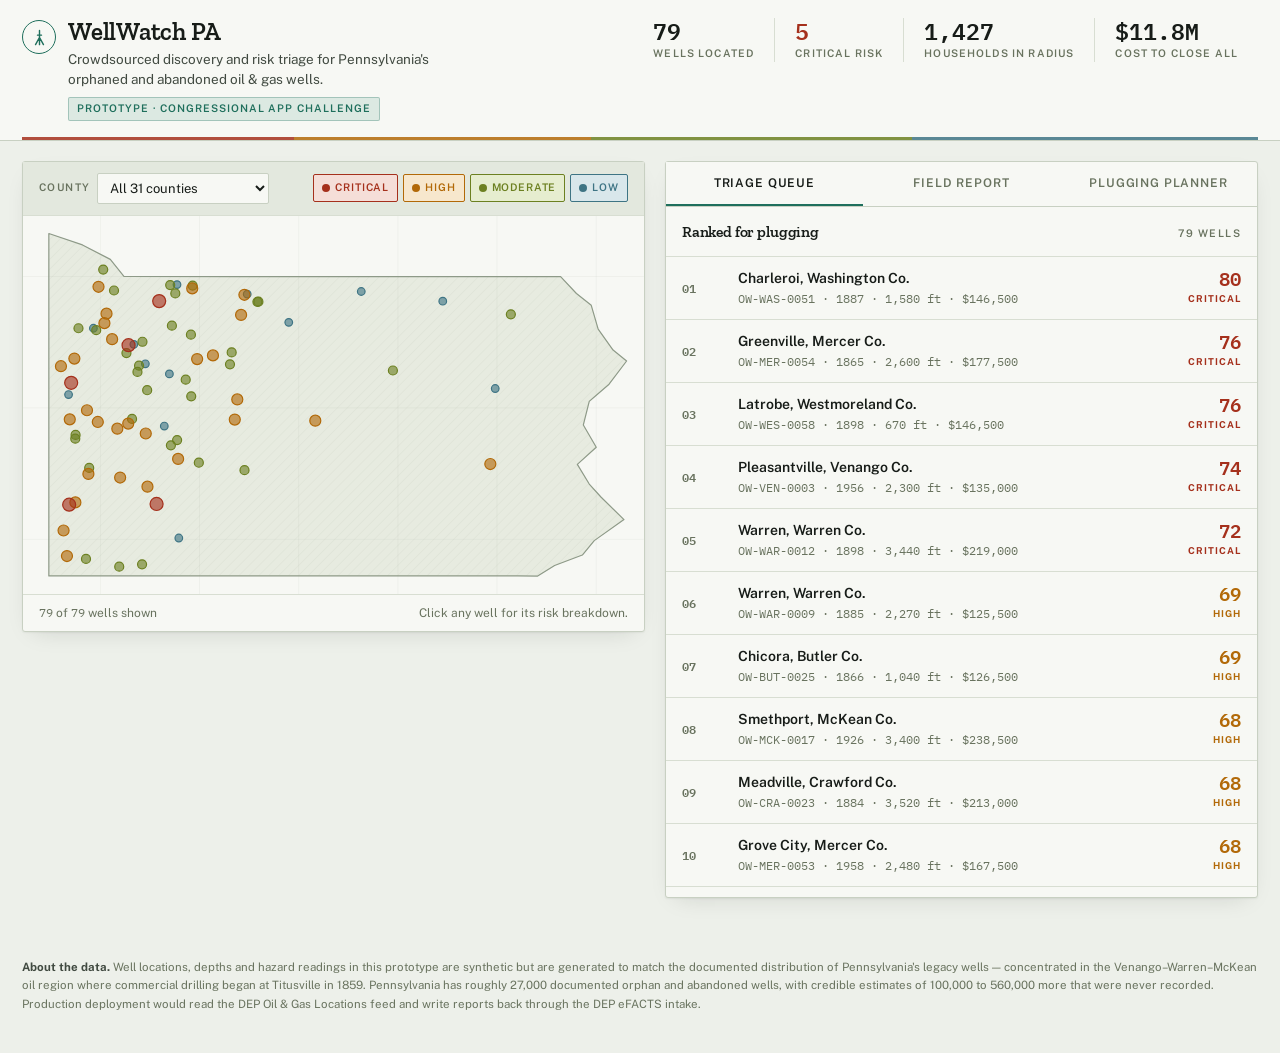
==== index.html @ 4b4a76dd "feat: initial implementation of WellWatch PA application" ====
<!doctype html>
<html lang="en">
<head>
<meta charset="utf-8">
<meta name="viewport" content="width=device-width, initial-scale=1">
<meta name="description" content="Crowdsourced discovery and risk triage for Pennsylvania's orphaned and abandoned oil and gas wells.">
<meta name="color-scheme" content="light dark">
<title>WellWatch PA</title>
<link rel="preconnect" href="https://fonts.googleapis.com">
<link rel="preconnect" href="https://fonts.gstatic.com" crossorigin>
<link rel="stylesheet" href="https://fonts.googleapis.com/css2?family=Zilla+Slab:wght@500;600;700&family=Public+Sans:wght@400;500;600;700&family=IBM+Plex+Mono:wght@400;500;600&display=swap">

<style>
:root{
  --paper:#EDF0EA;
  --surface:#F7F8F4;
  --surface-2:#E3E8DE;
  --line:#C8D0C2;
  --line-soft:#D8DED2;
  --ink:#171C18;
  --ink-2:#414A41;
  --ink-3:#69735F;
  --accent:#1F6F5C;
  --accent-soft:#DCE9E2;
  --crit:#A5301C;
  --high:#B26908;
  --mod:#6C8021;
  --low:#3E7484;
  --crit-bg:#F5DED8;
  --high-bg:#F7E7CD;
  --mod-bg:#E6EDCF;
  --low-bg:#D9E7EB;
  --map-land:#E7EBE0;
  --map-edge:#8E9A88;
  --shadow:0 1px 2px rgba(23,28,24,.06), 0 8px 24px -12px rgba(23,28,24,.18);
  --r:3px;
}
:root:not([data-theme="light"]) { color-scheme: light; }
@media (prefers-color-scheme: dark){
  :root:not([data-theme="light"]){
    --paper:#0F1412;
    --surface:#171E1A;
    --surface-2:#202A24;
    --line:#2E3A32;
    --line-soft:#26312A;
    --ink:#E8EDE6;
    --ink-2:#B4BFB3;
    --ink-3:#83907F;
    --accent:#4FBF9C;
    --accent-soft:#1B3830;
    --crit:#F0705A;
    --high:#E8A93F;
    --mod:#A8C24E;
    --low:#68B0C4;
    --crit-bg:#3A1B15;
    --high-bg:#3A2A10;
    --mod-bg:#26300F;
    --low-bg:#132A31;
    --map-land:#1C241E;
    --map-edge:#43524589;
    --shadow:0 1px 2px rgba(0,0,0,.4), 0 10px 30px -14px rgba(0,0,0,.7);
    color-scheme: dark;
  }
}
:root[data-theme="dark"]{
  --paper:#0F1412;
  --surface:#171E1A;
  --surface-2:#202A24;
  --line:#2E3A32;
  --line-soft:#26312A;
  --ink:#E8EDE6;
  --ink-2:#B4BFB3;
  --ink-3:#83907F;
  --accent:#4FBF9C;
  --accent-soft:#1B3830;
  --crit:#F0705A;
  --high:#E8A93F;
  --mod:#A8C24E;
  --low:#68B0C4;
  --crit-bg:#3A1B15;
  --high-bg:#3A2A10;
  --mod-bg:#26300F;
  --low-bg:#132A31;
  --map-land:#1C241E;
  --map-edge:#435245;
  --shadow:0 1px 2px rgba(0,0,0,.4), 0 10px 30px -14px rgba(0,0,0,.7);
  color-scheme: dark;
}

*{box-sizing:border-box}
body{
  margin:0;
  background:var(--paper);
  color:var(--ink);
  font-family:"Public Sans",system-ui,-apple-system,"Segoe UI",sans-serif;
  font-size:15px;
  line-height:1.5;
  -webkit-font-smoothing:antialiased;
}
h1,h2,h3{font-family:"Zilla Slab",Georgia,serif;font-weight:600;margin:0;text-wrap:balance;letter-spacing:-.01em}
.mono{font-family:"IBM Plex Mono",ui-monospace,Menlo,monospace;font-variant-numeric:tabular-nums}
.eyebrow{
  font-size:10.5px;font-weight:600;letter-spacing:.14em;text-transform:uppercase;
  color:var(--ink-3);font-family:"Public Sans",sans-serif;
}
button{font:inherit;color:inherit}
:focus-visible{outline:2px solid var(--accent);outline-offset:2px;border-radius:2px}

/* ---------- masthead ---------- */
.masthead{
  border-bottom:1px solid var(--line);
  background:var(--surface);
}
.masthead-in{
  max-width:1360px;margin:0 auto;padding:18px 22px 0;
  display:flex;flex-wrap:wrap;gap:20px;align-items:flex-start;justify-content:space-between;
}
.brand{display:flex;gap:12px;align-items:flex-start}
.mark{
  width:34px;height:34px;flex:none;margin-top:2px;
  border:1.5px solid var(--accent);border-radius:50%;
  display:grid;place-items:center;color:var(--accent);
}
.mark svg{width:19px;height:19px;display:block}
.brand h1{font-size:25px;line-height:1.1}
.brand p{margin:3px 0 0;font-size:13.5px;color:var(--ink-2);max-width:46ch}
.badge-gov{
  display:inline-flex;align-items:center;gap:6px;margin-top:8px;
  font-size:10.5px;font-weight:600;letter-spacing:.1em;text-transform:uppercase;
  color:var(--accent);background:var(--accent-soft);
  border:1px solid color-mix(in srgb,var(--accent) 30%,transparent);
  padding:3px 8px;border-radius:2px;
}
.statstrip{display:flex;gap:0;flex-wrap:wrap}
.stat{padding:0 20px;border-left:1px solid var(--line-soft)}
.stat:first-child{border-left:0;padding-left:0}
.stat .v{font-family:"IBM Plex Mono",monospace;font-size:23px;font-weight:600;line-height:1.15;font-variant-numeric:tabular-nums}
.stat .l{font-size:10.5px;letter-spacing:.11em;text-transform:uppercase;color:var(--ink-3);font-weight:600;margin-top:2px}
.stat.crit .v{color:var(--crit)}
.masthead-rule{max-width:1360px;margin:16px auto 0;padding:0 22px}
.masthead-rule div{height:3px;background:linear-gradient(90deg,var(--crit) 0 22%,var(--high) 22% 46%,var(--mod) 46% 72%,var(--low) 72% 100%);opacity:.85}

/* ---------- layout ---------- */
.wrap{max-width:1360px;margin:0 auto;padding:20px 22px 60px;display:grid;grid-template-columns:minmax(0,1.05fr) minmax(0,1fr);gap:20px;align-items:start}
@media (max-width:980px){.wrap{grid-template-columns:minmax(0,1fr)}}

.panel{background:var(--surface);border:1px solid var(--line);border-radius:var(--r);box-shadow:var(--shadow)}
.panel-hd{display:flex;align-items:baseline;justify-content:space-between;gap:12px;padding:13px 16px;border-bottom:1px solid var(--line-soft)}
.panel-hd h2{font-size:15.5px}
.panel-bd{padding:16px}

/* ---------- map ---------- */
.mapcol{display:flex;flex-direction:column;gap:20px;position:sticky;top:16px}
@media (max-width:980px){.mapcol{position:static}}
.controls{display:flex;flex-wrap:wrap;gap:8px;align-items:center;padding:11px 16px;border-bottom:1px solid var(--line-soft);background:var(--surface-2)}
select,input[type=text],input[type=number],textarea{
  font:inherit;font-size:13px;background:var(--surface);color:var(--ink);
  border:1px solid var(--line);border-radius:2px;padding:6px 8px;
}
.tierbtns{display:flex;gap:5px;margin-left:auto;flex-wrap:wrap}
.tierbtn{
  border:1px solid var(--line);background:transparent;border-radius:2px;cursor:pointer;
  font-size:10.5px;font-weight:600;letter-spacing:.08em;text-transform:uppercase;padding:5px 8px;
  display:inline-flex;align-items:center;gap:5px;color:var(--ink-3);
}
.tierbtn .dot{width:8px;height:8px;border-radius:50%;background:currentColor}
.tierbtn[aria-pressed="true"]{color:var(--ink);border-color:currentColor}
.tierbtn[data-t="Critical"][aria-pressed="true"]{color:var(--crit);background:var(--crit-bg)}
.tierbtn[data-t="High"][aria-pressed="true"]{color:var(--high);background:var(--high-bg)}
.tierbtn[data-t="Moderate"][aria-pressed="true"]{color:var(--mod);background:var(--mod-bg)}
.tierbtn[data-t="Low"][aria-pressed="true"]{color:var(--low);background:var(--low-bg)}

#map{display:block;width:100%;height:auto;background:var(--surface)}
.mapfoot{padding:9px 16px;border-top:1px solid var(--line-soft);font-size:12px;color:var(--ink-3);display:flex;justify-content:space-between;gap:10px;flex-wrap:wrap}
.pin-arm #map{cursor:crosshair}
.marker{cursor:pointer;transition:r .12s ease}
.marker:hover{stroke-width:2.5}

/* ---------- tabs ---------- */
.tabs{display:flex;border-bottom:1px solid var(--line)}
.tab{
  flex:1;background:transparent;border:0;border-bottom:2px solid transparent;
  padding:12px 8px;cursor:pointer;font-size:12px;font-weight:600;letter-spacing:.07em;
  text-transform:uppercase;color:var(--ink-3);
}
.tab[aria-selected="true"]{color:var(--ink);border-bottom-color:var(--accent);background:var(--surface)}
.tab:not([aria-selected="true"]):hover{color:var(--ink-2);background:var(--surface-2)}

/* ---------- queue ---------- */
.queue{list-style:none;margin:0;padding:0;max-height:640px;overflow-y:auto}
.qrow{display:grid;grid-template-columns:44px minmax(0,1fr) auto;gap:12px;align-items:center;
  padding:11px 16px;border-bottom:1px solid var(--line-soft);cursor:pointer;background:transparent;width:100%;border-left:0;border-right:0;border-top:0;text-align:left}
.qrow:hover{background:var(--surface-2)}
.qrank{font-family:"IBM Plex Mono",monospace;font-size:12px;font-weight:600;color:var(--ink-3);font-variant-numeric:tabular-nums}
.qname{font-weight:600;font-size:14px;display:flex;align-items:center;gap:7px;flex-wrap:wrap}
.qmeta{font-size:12px;color:var(--ink-3);font-family:"IBM Plex Mono",monospace;margin-top:1px}
.qscore{font-family:"IBM Plex Mono",monospace;font-size:19px;font-weight:600;font-variant-numeric:tabular-nums;text-align:right;line-height:1}
.qtier{font-size:9.5px;letter-spacing:.1em;text-transform:uppercase;font-weight:700;text-align:right;margin-top:3px}
.chip{font-size:9.5px;letter-spacing:.09em;text-transform:uppercase;font-weight:700;padding:2px 6px;border-radius:2px;white-space:nowrap}
.chip.citizen{background:var(--accent-soft);color:var(--accent)}
.t-Critical{color:var(--crit)} .t-High{color:var(--high)} .t-Moderate{color:var(--mod)} .t-Low{color:var(--low)}

/* ---------- detail ---------- */
.backbtn{background:transparent;border:0;cursor:pointer;color:var(--accent);font-size:12px;font-weight:600;letter-spacing:.06em;text-transform:uppercase;padding:0;display:inline-flex;gap:6px;align-items:center}
.dtl-head{display:flex;justify-content:space-between;gap:16px;align-items:flex-start;margin:14px 0 4px}
.dtl-head h3{font-size:21px;line-height:1.15}
.bigscore{text-align:right;flex:none}
.bigscore .n{font-family:"IBM Plex Mono",monospace;font-size:40px;font-weight:600;line-height:.95;font-variant-numeric:tabular-nums}
.bigscore .d{font-size:10.5px;letter-spacing:.11em;text-transform:uppercase;font-weight:700;margin-top:3px}
.kv{display:grid;grid-template-columns:auto 1fr;gap:4px 16px;font-size:13px;margin:14px 0 0;padding:12px 0;border-top:1px solid var(--line-soft);border-bottom:1px solid var(--line-soft)}
.kv dt{color:var(--ink-3);font-size:11px;letter-spacing:.08em;text-transform:uppercase;font-weight:600;align-self:center}
.kv dd{margin:0;font-family:"IBM Plex Mono",monospace;font-variant-numeric:tabular-nums;font-size:13px}
.factor{display:grid;grid-template-columns:1fr auto;gap:2px 10px;margin-bottom:9px}
.factor .fl{font-size:12.5px;color:var(--ink-2)}
.factor .fv{font-family:"IBM Plex Mono",monospace;font-size:12px;color:var(--ink-3);font-variant-numeric:tabular-nums}
.bar{grid-column:1/-1;height:6px;background:var(--surface-2);border-radius:1px;overflow:hidden}
.bar i{display:block;height:100%;background:var(--accent);border-radius:1px}
.note{font-size:12.5px;color:var(--ink-2);background:var(--surface-2);border-left:2px solid var(--accent);padding:9px 12px;margin-top:14px;line-height:1.5}

/* ---------- form ---------- */
.field{margin-bottom:14px}
.field label{display:block;font-size:11px;letter-spacing:.09em;text-transform:uppercase;font-weight:600;color:var(--ink-3);margin-bottom:5px}
.field input,.field select,.field textarea{width:100%}
.grid2{display:grid;grid-template-columns:1fr 1fr;gap:14px;align-items:end}
@media (max-width:520px){.grid2{grid-template-columns:1fr}}
.radios{display:grid;grid-template-columns:repeat(auto-fit,minmax(128px,1fr));gap:7px}
.radios label{
  margin:0;border:1px solid var(--line);border-radius:2px;padding:8px 9px;
  cursor:pointer;font-size:12px;letter-spacing:0;text-transform:none;font-weight:500;color:var(--ink-2);
  display:grid;grid-template-columns:auto minmax(0,1fr);gap:7px;align-items:center;text-align:left;
}
.radios label input{margin:0;justify-self:center}
.radios label span{overflow-wrap:anywhere;line-height:1.3}
.radios input{margin:0;accent-color:var(--accent)}
.radios label:has(input:checked){border-color:var(--accent);background:var(--accent-soft);color:var(--ink)}
.btn{
  background:var(--accent);color:var(--surface);border:1px solid var(--accent);border-radius:2px;
  padding:10px 16px;font-size:12.5px;font-weight:700;letter-spacing:.07em;text-transform:uppercase;cursor:pointer;
}
.btn.ghost{background:transparent;color:var(--accent)}
.btn:disabled{opacity:.45;cursor:not-allowed}
.formfoot{display:flex;gap:10px;align-items:center;flex-wrap:wrap;margin-top:4px}
.livescore{margin-left:auto;font-family:"IBM Plex Mono",monospace;font-size:13px;color:var(--ink-3)}
.livescore b{font-size:20px;font-weight:600}

/* ---------- planner ---------- */
.slider-row{display:flex;align-items:baseline;justify-content:space-between;gap:12px;margin-bottom:6px}
.slider-row .amt{font-family:"IBM Plex Mono",monospace;font-size:24px;font-weight:600;font-variant-numeric:tabular-nums}
input[type=range]{width:100%;accent-color:var(--accent);margin:6px 0 2px}
.strat{display:grid;grid-template-columns:1fr 1fr;gap:8px;margin:16px 0 18px}
@media (max-width:520px){.strat{grid-template-columns:1fr}}
.stratbtn{text-align:left;border:1px solid var(--line);background:transparent;border-radius:2px;padding:10px 12px;cursor:pointer}
.stratbtn[aria-pressed="true"]{border-color:var(--accent);background:var(--accent-soft)}
.stratbtn .st{font-size:12.5px;font-weight:700}
.stratbtn .sd{font-size:11.5px;color:var(--ink-3);margin-top:2px;line-height:1.35}
.outgrid{display:grid;grid-template-columns:1fr 1fr;gap:1px;background:var(--line-soft);border:1px solid var(--line-soft)}
.out{background:var(--surface);padding:12px 14px}
.out .v{font-family:"IBM Plex Mono",monospace;font-size:22px;font-weight:600;font-variant-numeric:tabular-nums}
.out .l{font-size:10.5px;letter-spacing:.1em;text-transform:uppercase;color:var(--ink-3);font-weight:600;margin-top:2px}
.out .sub{font-size:11.5px;color:var(--ink-3);margin-top:3px}
.delta{font-size:12.5px;color:var(--ink-2);margin-top:14px;padding:10px 12px;background:var(--surface-2);border-left:2px solid var(--accent);line-height:1.5}
.fundlist{list-style:none;margin:14px 0 0;padding:0;max-height:230px;overflow-y:auto;border-top:1px solid var(--line-soft)}
.fundlist li{display:flex;justify-content:space-between;gap:10px;padding:7px 0;border-bottom:1px solid var(--line-soft);font-size:12.5px}
.fundlist .m{font-family:"IBM Plex Mono",monospace;font-variant-numeric:tabular-nums;color:var(--ink-3)}
footer.src{max-width:1360px;margin:0 auto;padding:0 22px 40px;font-size:11.5px;color:var(--ink-3);line-height:1.6;max-width:1360px}
footer.src b{color:var(--ink-2)}
</style>
</head>
<body>
<header class="masthead">
  <div class="masthead-in">
    <div class="brand">
      <div class="mark" aria-hidden="true">
        <svg viewBox="0 0 24 24" fill="none" stroke="currentColor" stroke-width="1.8" stroke-linecap="round">
          <path d="M12 3v18M7 21l5-9 5 9M9.5 9h5"/>
        </svg>
      </div>
      <div>
        <h1>WellWatch PA</h1>
        <p>Crowdsourced discovery and risk triage for Pennsylvania's orphaned and abandoned oil &amp; gas wells.</p>
        <span class="badge-gov">Prototype &middot; Congressional App Challenge</span>
      </div>
    </div>
    <div class="statstrip" id="statstrip"></div>
  </div>
  <div class="masthead-rule"><div></div></div>
</header>

<div class="wrap">
  <!-- ============ MAP ============ -->
  <div class="mapcol">
    <section class="panel" id="mapPanel">
      <div class="controls">
        <label class="eyebrow" for="countySel" style="margin-right:-2px">County</label>
        <select id="countySel"><option value="">All 31 counties</option></select>
        <div class="tierbtns" id="tierbtns"></div>
      </div>
      <svg id="map" viewBox="0 0 620 378" role="img" aria-label="Map of Pennsylvania showing located orphan wells, colored by risk tier"></svg>
      <div class="mapfoot">
        <span id="mapCount"></span>
        <span id="mapHint">Click any well for its risk breakdown.</span>
      </div>
    </section>
  </div>

  <!-- ============ WORK COLUMN ============ -->
  <div>
    <section class="panel">
      <div class="tabs" role="tablist">
        <button class="tab" role="tab" id="tab-queue" aria-selected="true" aria-controls="p-queue">Triage queue</button>
        <button class="tab" role="tab" id="tab-report" aria-selected="false" aria-controls="p-report">Field report</button>
        <button class="tab" role="tab" id="tab-plan" aria-selected="false" aria-controls="p-plan">Plugging planner</button>
      </div>

      <div id="p-queue" role="tabpanel" aria-labelledby="tab-queue"></div>

      <div id="p-report" role="tabpanel" aria-labelledby="tab-report" hidden>
        <div class="panel-bd">
          <p style="margin:0 0 16px;font-size:13.5px;color:var(--ink-2)">
            Found a rusted pipe in a creek bed or a bubbling patch in a field? Log it here. The same scoring model
            the Department of Environmental Protection would use runs on your report the moment you submit it.
          </p>
          <div class="field">
            <label>Location</label>
            <div class="formfoot" style="margin:0">
              <button class="btn ghost" id="pinBtn" type="button">Drop a pin on the map</button>
              <span class="mono" id="pinOut" style="font-size:12.5px;color:var(--ink-3)">No location set</span>
            </div>
          </div>
          <div class="grid2">
            <div class="field">
              <label for="f_struct">Nearest occupied building (ft)</label>
              <input type="number" id="f_struct" value="320" min="0" max="10000" step="10">
            </div>
            <div class="field">
              <label for="f_stream">Nearest stream or water well (ft)</label>
              <input type="number" id="f_stream" value="150" min="0" max="10000" step="10">
            </div>
          </div>
          <div class="field">
            <label>What do you smell or hear at the wellhead?</label>
            <div class="radios" id="f_methane"></div>
          </div>
          <div class="field">
            <label>Condition of the pipe</label>
            <div class="radios" id="f_cond"></div>
          </div>
          <div class="grid2">
            <div class="field">
              <label for="f_era">Estimated drilling era</label>
              <select id="f_era"></select>
            </div>
            <div class="field">
              <label for="f_sens">School, daycare or hospital within 1,500 ft?</label>
              <select id="f_sens"><option value="0">No</option><option value="1">Yes</option></select>
            </div>
          </div>
          <div class="formfoot">
            <button class="btn" id="submitBtn" type="button" disabled>Submit to DEP queue</button>
            <span class="livescore">Live risk score <b id="liveScore">&mdash;</b>/100</span>
          </div>
          <div class="note" id="reportNote" hidden></div>
        </div>
      </div>

      <div id="p-plan" role="tabpanel" aria-labelledby="tab-plan" hidden>
        <div class="panel-bd">
          <p style="margin:0 0 16px;font-size:13.5px;color:var(--ink-2)">
            Pennsylvania has more documented orphan wells than plugging money. This planner spends a fixed
            grant against the ranked inventory and shows what each spending strategy actually buys.
          </p>
          <div class="slider-row">
            <span class="eyebrow">Available grant</span>
            <span class="amt" id="budgetOut">$8.0M</span>
          </div>
          <input type="range" id="budget" min="500000" max="12000000" step="100000" value="3500000">
          <div class="strat" id="strat">
            <button class="stratbtn" data-s="risk" aria-pressed="false" type="button">
              <div class="st">Highest risk first</div>
              <div class="sd">Plug the most dangerous well, then the next. The intuitive approach.</div>
            </button>
            <button class="stratbtn" data-s="eff" aria-pressed="true" type="button">
              <div class="st">Risk retired per dollar</div>
              <div class="sd">Rank by score &divide; plugging cost. Deep wells cost more to close.</div>
            </button>
          </div>
          <div class="outgrid" id="planOut"></div>
          <div class="delta" id="planDelta"></div>
          <ul class="fundlist" id="fundlist"></ul>
        </div>
      </div>
    </section>
  </div>
</div>

<footer class="src">
  <b>About the data.</b> Well locations, depths and hazard readings in this prototype are synthetic but are generated
  to match the documented distribution of Pennsylvania's legacy wells &mdash; concentrated in the Venango&ndash;Warren&ndash;McKean
  oil region where commercial drilling began at Titusville in 1859. Pennsylvania has roughly 27,000 documented orphan
  and abandoned wells, with credible estimates of 100,000 to 560,000 more that were never recorded. Production
  deployment would read the DEP Oil &amp; Gas Locations feed and write reports back through the DEP eFACTS intake.
</footer>

<script>
(function(){
"use strict";

/* ============================================================
   1. GEOGRAPHY \u2014 projection + simplified Pennsylvania boundary
   ============================================================ */
var LON0=-80.78, LON1=-74.52, LAT0=39.58, LAT1=42.46, MW=620, MH=378;
function px(lon){ return (lon-LON0)/(LON1-LON0)*MW; }
function py(lat){ return (LAT1-lat)/(LAT1-LAT0)*MH; }

var PA_OUTLINE=[
 [-80.519,39.721],[-80.519,40.638],[-80.519,41.849],[-80.519,42.327],
 [-80.18,42.24],[-79.90,42.13],[-79.762,42.000],
 [-78.60,41.999],[-77.20,41.999],[-76.10,41.999],[-75.359,41.999],
 [-75.20,41.87],[-75.05,41.78],[-74.98,41.60],[-74.83,41.44],[-74.694,41.357],
 [-74.87,41.18],[-75.07,41.05],[-75.13,40.87],[-75.00,40.70],[-75.19,40.57],
 [-75.07,40.42],[-74.95,40.32],[-74.72,40.15],[-75.02,39.99],[-75.14,39.88],
 [-75.42,39.80],[-75.59,39.72],[-75.79,39.721],[-78.20,39.721],[-80.519,39.721]
];

/* County seats used as generator anchors, west-to-east across the oil region */
var COUNTIES=[
 ["Venango",-79.75,41.40,7,["Oil City","Franklin","Pleasantville"]],
 ["Warren",-79.25,41.82,6,["Warren","Tidioute","Sheffield"]],
 ["McKean",-78.58,41.80,5,["Bradford","Kane","Smethport"]],
 ["Crawford",-80.10,41.68,5,["Titusville","Meadville","Cambridge Springs"]],
 ["Butler",-79.92,40.90,4,["Butler","Chicora","Petrolia"]],
 ["Armstrong",-79.47,40.82,4,["Kittanning","Ford City","Leechburg"]],
 ["Forest",-79.23,41.50,3,["Tionesta","Marienville"]],
 ["Erie",-80.05,41.98,3,["Corry","Union City","Waterford"]],
 ["Clarion",-79.42,41.19,3,["Clarion","Foxburg","Knox"]],
 ["Elk",-78.65,41.42,3,["St. Marys","Ridgway","Johnsonburg"]],
 ["Allegheny",-79.98,40.47,3,["Plum","Harmar","Elizabeth"]],
 ["Indiana",-79.09,40.65,3,["Indiana","Homer City","Saltsburg"]],
 ["Washington",-80.25,40.19,3,["Washington","Canonsburg","Charleroi"]],
 ["Mercer",-80.26,41.30,3,["Greenville","Grove City","Sharon"]],
 ["Jefferson",-78.99,41.13,2,["Brookville","Punxsutawney"]],
 ["Westmoreland",-79.47,40.31,2,["Greensburg","Latrobe"]],
 ["Fayette",-79.65,39.92,2,["Uniontown","Connellsville"]],
 ["Greene",-80.22,39.86,2,["Waynesburg","Carmichaels"]],
 ["Lawrence",-80.34,40.99,2,["New Castle","Ellwood City"]],
 ["Beaver",-80.35,40.68,2,["Beaver Falls","Monaca"]],
 ["Clearfield",-78.47,41.00,2,["Clearfield","DuBois"]],
 ["Cambria",-78.70,40.50,1,["Johnstown"]],
 ["Somerset",-79.03,39.97,1,["Somerset"]],
 ["Centre",-77.82,40.92,1,["Philipsburg"]],
 ["Potter",-77.90,41.75,1,["Coudersport"]],
 ["Tioga",-77.25,41.77,1,["Wellsboro"]],
 ["Lycoming",-77.06,41.34,1,["Williamsport"]],
 ["Bradford",-76.52,41.79,1,["Towanda"]],
 ["Susquehanna",-75.80,41.82,1,["Montrose"]],
 ["Luzerne",-76.00,41.18,1,["Wilkes-Barre"]],
 ["Schuylkill",-76.22,40.70,1,["Pottsville"]]
];

/* ============================================================
   2. RISK MODEL \u2014 six weighted factors, 100 points total
   ============================================================ */
var FACTORS=[
 {k:"structure", label:"Occupied structure proximity", max:30},
 {k:"methane",   label:"Surface methane concentration", max:25},
 {k:"water",     label:"Water resource proximity",      max:15},
 {k:"age",       label:"Age and record quality",        max:12},
 {k:"sensitive", label:"Sensitive site within 1,500 ft",max:10},
 {k:"condition", label:"Wellbore physical condition",   max:8}
];

var METHANE_LEVELS=[
 {v:0,    label:"Nothing unusual",              ppm:0,     pts:0},
 {v:1,    label:"Faint sulfur smell",           ppm:120,   pts:5},
 {v:2,    label:"Strong smell, no sound",       ppm:640,   pts:11},
 {v:3,    label:"Audible hissing",              ppm:2400,  pts:18},
 {v:4,    label:"Hissing + bubbling water",     ppm:9500,  pts:25}
];
var CONDITIONS=[
 {v:"intact",       label:"Capped or intact",       pts:2},
 {v:"deteriorated", label:"Rusted through",         pts:5},
 {v:"open",         label:"Open hole, no casing",   pts:8}
];
var ERAS=[
 {v:1875, label:"Before 1900",  pts:12},
 {v:1915, label:"1900 \u2013 1929",  pts:9},
 {v:1945, label:"1930 \u2013 1959",  pts:6},
 {v:1972, label:"1960 \u2013 1984",  pts:3},
 {v:1995, label:"1985 or later",pts:1}
];

function ptsStructure(ft){ return ft<150?30 : ft<500?22 : ft<1000?14 : ft<2500?7 : 2; }
function ptsWater(ft){ return ft<100?15 : ft<500?10 : ft<1500?5 : 1; }
function ptsMethane(ppm){ return ppm>5000?25 : ppm>1000?18 : ppm>200?11 : ppm>50?5 : 0; }
function ptsEra(year){ return year<1900?12 : year<1930?9 : year<1960?6 : year<1985?3 : 1; }
function ptsCondition(c){ for(var i=0;i<CONDITIONS.length;i++) if(CONDITIONS[i].v===c) return CONDITIONS[i].pts; return 2; }

function score(w){
  var p={
    structure: ptsStructure(w.structureFt),
    methane:   ptsMethane(w.methanePpm),
    water:     ptsWater(w.streamFt),
    age:       ptsEra(w.year),
    sensitive: w.sensitive?10:0,
    condition: ptsCondition(w.condition)
  };
  var t=0; for(var k in p) t+=p[k];
  return {parts:p,total:t};
}
function tierOf(s){ return s>=70?"Critical" : s>=50?"High" : s>=30?"Moderate" : "Low"; }
var TIERS=["Critical","High","Moderate","Low"];
var TIER_VAR={Critical:"--crit",High:"--high",Moderate:"--mod",Low:"--low"};

/* ============================================================
   3. SYNTHETIC INVENTORY \u2014 deterministic, so the demo is stable
   ============================================================ */
function mulberry32(a){ return function(){ a|=0; a=a+0x6D2B79F5|0; var t=Math.imul(a^a>>>15,1|a); t=t+Math.imul(t^t>>>7,61|t)^t; return ((t^t>>>14)>>>0)/4294967296; }; }
var rnd=mulberry32(0x57454C4C);
function pick(arr){ return arr[Math.floor(rnd()*arr.length)]; }
function between(a,b){ return a+rnd()*(b-a); }

var WELLS=[], seq=0;
COUNTIES.forEach(function(c){
  var name=c[0], lon=c[1], lat=c[2], n=c[3], towns=c[4];
  var oilRegion=n>=3;
  for(var i=0;i<n;i++){
    var w={};
    w.id="OW-"+name.slice(0,3).toUpperCase()+"-"+String(++seq).padStart(4,"0");
    w.county=name;
    w.town=pick(towns);
    w.lon=lon+between(-0.22,0.22);
    w.lat=lat+between(-0.13,0.13);
    /* older wells cluster in the historic oil region */
    var eraRoll=rnd()*(oilRegion?0.72:1);
    w.year = eraRoll<0.22?Math.floor(between(1862,1899))
           : eraRoll<0.48?Math.floor(between(1900,1929))
           : eraRoll<0.72?Math.floor(between(1930,1959))
           : eraRoll<0.90?Math.floor(between(1960,1984))
           : Math.floor(between(1985,2001));
    w.depthFt=Math.round(between(280,4200)/10)*10;
    var cr=rnd();
    w.condition = cr<0.26?"open" : cr<0.62?"deteriorated" : "intact";
    w.structureFt=Math.round(Math.pow(between(0.12,1),2.6)*6200/10)*10+40;
    w.streamFt=Math.round(Math.pow(between(0.1,1),2.0)*3800/10)*10+20;
    /* leakage correlates with condition, age, and how close a well sits to people \u2014
       wells beside houses are the ones neighbors notice and investigators actually test */
    var leakBias=(w.condition==="open"?0.45:w.condition==="deteriorated"?0.2:0)
               + (w.year<1930?0.18:0)
               + (w.structureFt<600?0.24:0);
    var mr=rnd()+leakBias;
    var lvl = mr<0.42?0 : mr<0.62?1 : mr<0.80?2 : mr<0.95?3 : 4;
    w.methanePpm=Math.round(METHANE_LEVELS[lvl].ppm*between(0.75,1.3));
    w.sensitive=rnd()<0.11;
    w.households=Math.max(0,Math.round((6200-Math.min(w.structureFt,6200))/6200*between(4,46)));
    w.source= rnd()<0.34 ? "Citizen report" : "DEP legacy inventory";
    /* plugging cost scales with depth, condition and access */
    w.cost=Math.round((32000 + w.depthFt*38 + (w.condition==="open"?46000:0) + between(0,58000))/500)*500;
    var s=score(w); w.score=s.total; w.parts=s.parts; w.tier=tierOf(s.total);
    WELLS.push(w);
  }
});

/* citizen submissions from this session, persisted per-viewer */
var USER_WELLS=[];
try{
  var saved=localStorage.getItem("wellwatch.reports");
  if(saved) USER_WELLS=JSON.parse(saved)||[];
}catch(e){ USER_WELLS=[]; }
function persist(){ try{ localStorage.setItem("wellwatch.reports",JSON.stringify(USER_WELLS)); }catch(e){} }
function all(){ return USER_WELLS.concat(WELLS); }

/* ============================================================
   4. STATE
   ============================================================ */
var state={ county:"", tiers:{Critical:true,High:true,Moderate:true,Low:true}, selected:null, tab:"queue", pinning:false, pin:null, strategy:"eff", budget:3500000 };
function visible(){
  return all().filter(function(w){
    return (!state.county||w.county===state.county) && state.tiers[w.tier];
  }).sort(function(a,b){ return b.score-a.score; });
}
var $=function(s){ return document.querySelector(s); };
var fmt=function(n){ return n.toLocaleString("en-US"); };
var money=function(n){ return "$"+Math.round(n).toLocaleString("en-US"); };

/* ============================================================
   5. MASTHEAD STATS
   ============================================================ */
function renderStats(){
  var a=all(), crit=a.filter(function(w){return w.tier==="Critical";}).length;
  var hh=a.reduce(function(s,w){ return s+w.households; },0);
  var cost=a.reduce(function(s,w){ return s+w.cost; },0);
  $("#statstrip").innerHTML=[
    ["", fmt(a.length), "Wells located"],
    ["crit", fmt(crit), "Critical risk"],
    ["", fmt(hh), "Households in radius"],
    ["", "$"+(cost/1e6).toFixed(1)+"M", "Cost to close all"]
  ].map(function(s){
    return '<div class="stat '+s[0]+'"><div class="v">'+s[1]+'</div><div class="l">'+s[2]+'</div></div>';
  }).join("");
}

/* ============================================================
   6. MAP
   ============================================================ */
function renderMap(){
  var svg=$("#map");
  var d="M"+PA_OUTLINE.map(function(p){ return px(p[0]).toFixed(1)+" "+py(p[1]).toFixed(1); }).join("L")+"Z";
  var parts=['<defs><pattern id="hatch" width="7" height="7" patternUnits="userSpaceOnUse" patternTransform="rotate(45)">'+
             '<line x1="0" y1="0" x2="0" y2="7" stroke="var(--map-edge)" stroke-width="0.5" opacity="0.28"/></pattern></defs>'];
  parts.push('<path d="'+d+'" fill="var(--map-land)" stroke="var(--map-edge)" stroke-width="1.2" stroke-linejoin="round"/>');
  parts.push('<path d="'+d+'" fill="url(#hatch)" stroke="none"/>');

  /* graticule ticks \u2014 a survey-sheet cue, not decoration: they label the coordinates the reports carry */
  for(var lo=-80;lo>=-80&&lo<=-75;lo++){
    parts.push('<line x1="'+px(lo).toFixed(1)+'" y1="0" x2="'+px(lo).toFixed(1)+'" y2="'+MH+'" stroke="var(--map-edge)" stroke-width="0.5" opacity="0.16"/>');
  }
  for(var la=40;la<=42;la++){
    parts.push('<line x1="0" y1="'+py(la).toFixed(1)+'" x2="'+MW+'" y2="'+py(la).toFixed(1)+'" stroke="var(--map-edge)" stroke-width="0.5" opacity="0.16"/>');
  }

  var vis=visible(), sel=state.selected;
  vis.slice().reverse().forEach(function(w){
    var r = w.tier==="Critical"?6.5 : w.tier==="High"?5.5 : w.tier==="Moderate"?4.5:3.8;
    var isSel=sel&&sel.id===w.id;
    parts.push('<circle class="marker" data-id="'+w.id+'" tabindex="0" role="button"'+
      ' aria-label="'+w.id+', '+w.town+', risk '+w.score+' of 100"'+
      ' cx="'+px(w.lon).toFixed(1)+'" cy="'+py(w.lat).toFixed(1)+'" r="'+(isSel?r+3:r)+'"'+
      ' fill="var('+TIER_VAR[w.tier]+')" fill-opacity="'+(isSel?1:0.62)+'"'+
      ' stroke="var('+TIER_VAR[w.tier]+')" stroke-width="'+(isSel?2.5:1.2)+'"/>');
  });
  if(state.pin){
    parts.push('<circle cx="'+px(state.pin.lon).toFixed(1)+'" cy="'+py(state.pin.lat).toFixed(1)+'" r="9" fill="none" stroke="var(--accent)" stroke-width="2"/>'+
               '<circle cx="'+px(state.pin.lon).toFixed(1)+'" cy="'+py(state.pin.lat).toFixed(1)+'" r="2.5" fill="var(--accent)"/>');
  }
  svg.innerHTML=parts.join("");
  $("#mapCount").innerHTML='<span class="mono">'+vis.length+'</span> of <span class="mono">'+all().length+'</span> wells shown';
}

/* ============================================================
   7. TIER FILTER BUTTONS
   ============================================================ */
$("#tierbtns").innerHTML=TIERS.map(function(t){
  return '<button class="tierbtn" data-t="'+t+'" aria-pressed="true" type="button"><span class="dot"></span>'+t+'</button>';
}).join("");
$("#tierbtns").addEventListener("click",function(e){
  var b=e.target.closest(".tierbtn"); if(!b) return;
  var t=b.dataset.t; state.tiers[t]=!state.tiers[t];
  b.setAttribute("aria-pressed",String(state.tiers[t]));
  state.selected=null; renderMap(); renderQueue();
});

var csel=$("#countySel");
COUNTIES.map(function(c){return c[0];}).sort().forEach(function(n){
  var o=document.createElement("option"); o.value=n; o.textContent=n+" County"; csel.appendChild(o);
});
csel.addEventListener("change",function(){ state.county=csel.value; state.selected=null; renderMap(); renderQueue(); });

/* ============================================================
   8. QUEUE + DETAIL
   ============================================================ */
function renderQueue(){
  var host=$("#p-queue");
  if(state.selected){ host.innerHTML=detailHTML(state.selected); return; }
  var vis=visible();
  if(!vis.length){ host.innerHTML='<div class="panel-bd"><p style="margin:0;color:var(--ink-3);font-size:13.5px">No wells match this filter. Turn a risk tier back on, or switch to all counties.</p></div>'; return; }
  var head='<div class="panel-hd"><h2>Ranked for plugging</h2><span class="eyebrow">'+vis.length+' wells</span></div>';
  var rows=vis.map(function(w,i){
    return '<button class="qrow" data-id="'+w.id+'" type="button">'+
      '<div class="qrank">'+String(i+1).padStart(2,"0")+'</div>'+
      '<div><div class="qname">'+w.town+', '+w.county+' Co.'+
        (w.userReported?'<span class="chip citizen">Your report</span>':'')+'</div>'+
        '<div class="qmeta">'+w.id+' \u00B7 '+w.year+' \u00B7 '+fmt(w.depthFt)+' ft \u00B7 '+money(w.cost)+'</div></div>'+
      '<div><div class="qscore t-'+w.tier+'">'+w.score+'</div><div class="qtier t-'+w.tier+'">'+w.tier+'</div></div>'+
    '</button>';
  }).join("");
  host.innerHTML=head+'<ul class="queue">'+rows+'</ul>';
}

function detailHTML(w){
  var bars=FACTORS.map(function(f){
    var v=w.parts[f.k], pct=Math.round(v/f.max*100);
    return '<div class="factor"><div class="fl">'+f.label+'</div><div class="fv">'+v+'/'+f.max+'</div>'+
           '<div class="bar"><i style="width:'+pct+'%;background:var('+TIER_VAR[w.tier]+')"></i></div></div>';
  }).join("");
  var mlabel = w.methanePpm>5000?"severe venting" : w.methanePpm>1000?"active leak" : w.methanePpm>200?"measurable" : w.methanePpm>50?"trace":"none detected";
  var cond=CONDITIONS.filter(function(c){return c.v===w.condition;})[0].label;
  var note = w.parts.structure>=22
    ? "This wellbore sits close enough to occupied housing that migrating methane can accumulate in a basement. DEP treats this combination as an emergency response trigger, not a routine plugging job."
    : w.parts.water>=10
    ? "The wellbore is close enough to surface water that brine and hydrocarbon migration would reach the stream before it reached a monitoring point."
    : "No occupied structure or waterway is in the immediate hazard radius. This well belongs in the scheduled plugging program rather than emergency response.";
  return '<div class="panel-bd">'+
    '<button class="backbtn" id="backBtn" type="button">\u2190 Back to queue</button>'+
    '<div class="dtl-head"><h3>'+w.town+', '+w.county+' County</h3>'+
      '<div class="bigscore"><div class="n t-'+w.tier+'">'+w.score+'</div><div class="d t-'+w.tier+'">'+w.tier+'</div></div></div>'+
    '<div class="eyebrow">'+w.id+' \u00B7 '+w.source+'</div>'+
    '<dl class="kv">'+
      '<dt>Coordinates</dt><dd>'+w.lat.toFixed(4)+'\u00B0 N, '+Math.abs(w.lon).toFixed(4)+'\u00B0 W</dd>'+
      '<dt>Drilled</dt><dd>'+w.year+'</dd>'+
      '<dt>Total depth</dt><dd>'+fmt(w.depthFt)+' ft</dd>'+
      '<dt>Wellbore</dt><dd>'+cond+'</dd>'+
      '<dt>Surface methane</dt><dd>'+fmt(w.methanePpm)+' ppm ('+mlabel+')</dd>'+
      '<dt>Nearest building</dt><dd>'+fmt(w.structureFt)+' ft</dd>'+
      '<dt>Nearest water</dt><dd>'+fmt(w.streamFt)+' ft</dd>'+
      '<dt>Households in radius</dt><dd>'+w.households+'</dd>'+
      '<dt>Plugging estimate</dt><dd>'+money(w.cost)+'</dd>'+
    '</dl>'+
    '<div style="margin:16px 0 4px" class="eyebrow">Score composition</div>'+bars+
    '<div class="note">'+note+'</div>'+
  '</div>';
}

document.addEventListener("click",function(e){
  var row=e.target.closest(".qrow"), mk=e.target.closest(".marker"), back=e.target.closest("#backBtn");
  if(back){ state.selected=null; renderQueue(); renderMap(); return; }
  var id = row?row.dataset.id : mk?mk.dataset.id : null;
  if(!id) return;
  if(state.pinning) return;
  var w=all().filter(function(x){return x.id===id;})[0];
  state.selected = (state.selected&&state.selected.id===id) ? null : w;
  if(state.selected) setTab("queue");
  renderQueue(); renderMap();
});
$("#map").addEventListener("keydown",function(e){
  if(e.key!=="Enter"&&e.key!==" ") return;
  var mk=e.target.closest(".marker"); if(!mk) return;
  e.preventDefault(); mk.dispatchEvent(new MouseEvent("click",{bubbles:true}));
});

/* ============================================================
   9. TABS
   ============================================================ */
function setTab(name){
  state.tab=name;
  ["queue","report","plan"].forEach(function(n){
    $("#tab-"+n).setAttribute("aria-selected",String(n===name));
    $("#p-"+n).hidden = n!==name;
  });
  if(name==="plan") renderPlan();
}
["queue","report","plan"].forEach(function(n){
  $("#tab-"+n).addEventListener("click",function(){ if(n!=="queue") state.selected=null; setTab(n); renderQueue(); renderMap(); });
});

/* ============================================================
   10. FIELD REPORT
   ============================================================ */
$("#f_methane").innerHTML=METHANE_LEVELS.map(function(m,i){
  return '<label><input type="radio" name="meth" value="'+i+'"'+(i===2?" checked":"")+'><span>'+m.label+'</span></label>';
}).join("");
$("#f_cond").innerHTML=CONDITIONS.map(function(c,i){
  return '<label><input type="radio" name="cond" value="'+c.v+'"'+(i===1?" checked":"")+'><span>'+c.label+'</span></label>';
}).join("");
$("#f_era").innerHTML=ERAS.map(function(e,i){
  return '<option value="'+e.v+'"'+(i===1?" selected":"")+'>'+e.label+'</option>';
}).join("");

function draft(){
  var mi=parseInt(document.querySelector('input[name=meth]:checked').value,10);
  return {
    structureFt:Math.max(0,parseInt($("#f_struct").value,10)||0),
    streamFt:Math.max(0,parseInt($("#f_stream").value,10)||0),
    methanePpm:METHANE_LEVELS[mi].ppm,
    condition:document.querySelector('input[name=cond]:checked').value,
    year:parseInt($("#f_era").value,10),
    sensitive:$("#f_sens").value==="1"
  };
}
function refreshLive(){
  var d=draft(), s=score(d);
  var el=$("#liveScore");
  el.textContent=s.total;
  el.className="t-"+tierOf(s.total);
  $("#submitBtn").disabled=!state.pin;
}
$("#p-report").addEventListener("input",refreshLive);
$("#p-report").addEventListener("change",refreshLive);

$("#pinBtn").addEventListener("click",function(){
  state.pinning=!state.pinning;
  $("#mapPanel").classList.toggle("pin-arm",state.pinning);
  $("#pinBtn").textContent=state.pinning?"Click the map to place it":"Drop a pin on the map";
  $("#mapHint").textContent=state.pinning?"Click anywhere inside Pennsylvania to set the location.":"Click any well for its risk breakdown.";
});
$("#map").addEventListener("click",function(e){
  if(!state.pinning) return;
  var r=this.getBoundingClientRect();
  var lon=LON0+((e.clientX-r.left)/r.width)*(LON1-LON0);
  var lat=LAT1-((e.clientY-r.top)/r.height)*(LAT1-LAT0);
  state.pin={lon:lon,lat:lat};
  state.pinning=false;
  $("#mapPanel").classList.remove("pin-arm");
  $("#pinBtn").textContent="Move the pin";
  $("#mapHint").textContent="Click any well for its risk breakdown.";
  $("#pinOut").textContent=lat.toFixed(4)+"\u00B0 N, "+Math.abs(lon).toFixed(4)+"\u00B0 W";
  refreshLive(); renderMap();
});

/* nearest county seat gives the report a human-readable place name */
function nearestCounty(lon,lat){
  var best=COUNTIES[0], bd=1e9;
  COUNTIES.forEach(function(c){
    var d=(c[1]-lon)*(c[1]-lon)+(c[2]-lat)*(c[2]-lat);
    if(d<bd){ bd=d; best=c; }
  });
  return best;
}
$("#submitBtn").addEventListener("click",function(){
  if(!state.pin) return;
  var c=nearestCounty(state.pin.lon,state.pin.lat);
  var d=draft(), s=score(d);
  var w={
    id:"OW-CIT-"+String(Date.now()).slice(-4),
    county:c[0], town:c[4][0],
    lon:state.pin.lon, lat:state.pin.lat,
    year:d.year, depthFt:Math.round((900+Math.random()*1800)/10)*10,
    condition:d.condition, methanePpm:d.methanePpm,
    structureFt:d.structureFt, streamFt:d.streamFt, sensitive:d.sensitive,
    households:Math.max(0,Math.round((6200-Math.min(d.structureFt,6200))/6200*24)),
    source:"Citizen report", userReported:true,
    score:s.total, parts:s.parts, tier:tierOf(s.total)
  };
  w.cost=Math.round((32000+w.depthFt*38+(w.condition==="open"?46000:0)+22000)/500)*500;
  USER_WELLS.unshift(w); persist();
  var rank=visible().findIndex(function(x){return x.id===w.id;})+1;
  var note=$("#reportNote");
  note.hidden=false;
  note.innerHTML="<b>Report filed as "+w.id+".</b> Scored <b>"+w.score+"/100 \u2014 "+w.tier+
    "</b> and inserted at rank "+rank+" of "+visible().length+" in the "+(state.county||"statewide")+
    " queue. In production this would post to the DEP eFACTS intake with your photo and GPS fix attached.";
  state.pin=null; $("#pinOut").textContent="No location set";
  $("#pinBtn").textContent="Drop a pin on the map";
  renderStats(); renderMap(); renderQueue(); refreshLive();
});

/* ============================================================
   11. PLUGGING PLANNER \u2014 greedy allocation under a budget cap
   ============================================================ */
function allocate(pool,budget,strategy){
  var ranked=pool.slice().sort(function(a,b){
    return strategy==="risk" ? b.score-a.score : (b.score/b.cost)-(a.score/a.cost);
  });
  var spent=0, chosen=[];
  for(var i=0;i<ranked.length;i++){
    if(spent+ranked[i].cost<=budget){ chosen.push(ranked[i]); spent+=ranked[i].cost; }
  }
  var crit=chosen.filter(function(w){return w.tier==="Critical";}).length;
  return {
    chosen:chosen, spent:spent,
    risk:chosen.reduce(function(s,w){return s+w.score;},0),
    households:chosen.reduce(function(s,w){return s+w.households;},0),
    crit:crit
  };
}
function renderPlan(){
  var pool=visible();
  var eff=allocate(pool,state.budget,"eff");
  var risk=allocate(pool,state.budget,"risk");
  var cur=state.strategy==="eff"?eff:risk, other=state.strategy==="eff"?risk:eff;
  var totalCrit=pool.filter(function(w){return w.tier==="Critical";}).length;

  $("#budgetOut").textContent="$"+(state.budget/1e6).toFixed(1)+"M";
  $("#planOut").innerHTML=[
    ['<div class="v">'+cur.chosen.length+'</div><div class="l">Wells plugged</div><div class="sub">of '+pool.length+' in scope</div>'],
    ['<div class="v">'+fmt(cur.risk)+'</div><div class="l">Risk points retired</div><div class="sub">'+(cur.spent?(cur.risk/(cur.spent/1e6)).toFixed(1):"0")+' per $1M spent</div>'],
    ['<div class="v">'+fmt(cur.households)+'</div><div class="l">Households cleared</div><div class="sub">within the hazard radius</div>'],
    ['<div class="v">'+cur.crit+'/'+totalCrit+'</div><div class="l">Critical wells closed</div><div class="sub">'+money(cur.spent)+' committed</div>']
  ].map(function(o){ return '<div class="out">'+o[0]+'</div>'; }).join("");

  var dw=cur.chosen.length-other.chosen.length, dr=cur.risk-other.risk;
  var label=state.strategy==="eff"?"Risk retired per dollar":"Highest risk first";
  var alt=state.strategy==="eff"?"highest-risk-first":"per-dollar";
  var msg;
  if(dr>0) msg="<b>"+label+" wins here.</b> Against the "+alt+" plan it closes "+Math.abs(dw)+" more well"+(Math.abs(dw)===1?"":"s")+" and retires "+fmt(Math.abs(dr))+" more risk points for the same money.";
  else if(dr<0) msg="<b>"+label+" costs you "+fmt(Math.abs(dr))+" risk points</b> versus the "+alt+" plan at this budget. Deep critical wells eat the grant before the shallow ones get funded.";
  else msg="<b>Both strategies tie at this budget.</b> Move the slider to find where they diverge.";
  $("#planDelta").innerHTML=msg;

  $("#fundlist").innerHTML=cur.chosen.slice(0,40).map(function(w){
    return '<li><span>'+w.town+', '+w.county+' Co. <span class="t-'+w.tier+'" style="font-weight:700">'+w.score+'</span></span>'+
           '<span class="m">'+money(w.cost)+'</span></li>';
  }).join("")+(cur.chosen.length>40?'<li><span style="color:var(--ink-3)">+ '+(cur.chosen.length-40)+' more funded</span><span></span></li>':"");
}
$("#budget").addEventListener("input",function(){ state.budget=parseInt(this.value,10); renderPlan(); });
$("#strat").addEventListener("click",function(e){
  var b=e.target.closest(".stratbtn"); if(!b) return;
  state.strategy=b.dataset.s;
  Array.prototype.forEach.call(this.querySelectorAll(".stratbtn"),function(x){
    x.setAttribute("aria-pressed",String(x.dataset.s===state.strategy));
  });
  renderPlan();
});

/* ============================================================
   12. BOOT
   ============================================================ */
renderStats(); renderMap(); renderQueue(); refreshLive();
})();
</script>
</body>
</html>
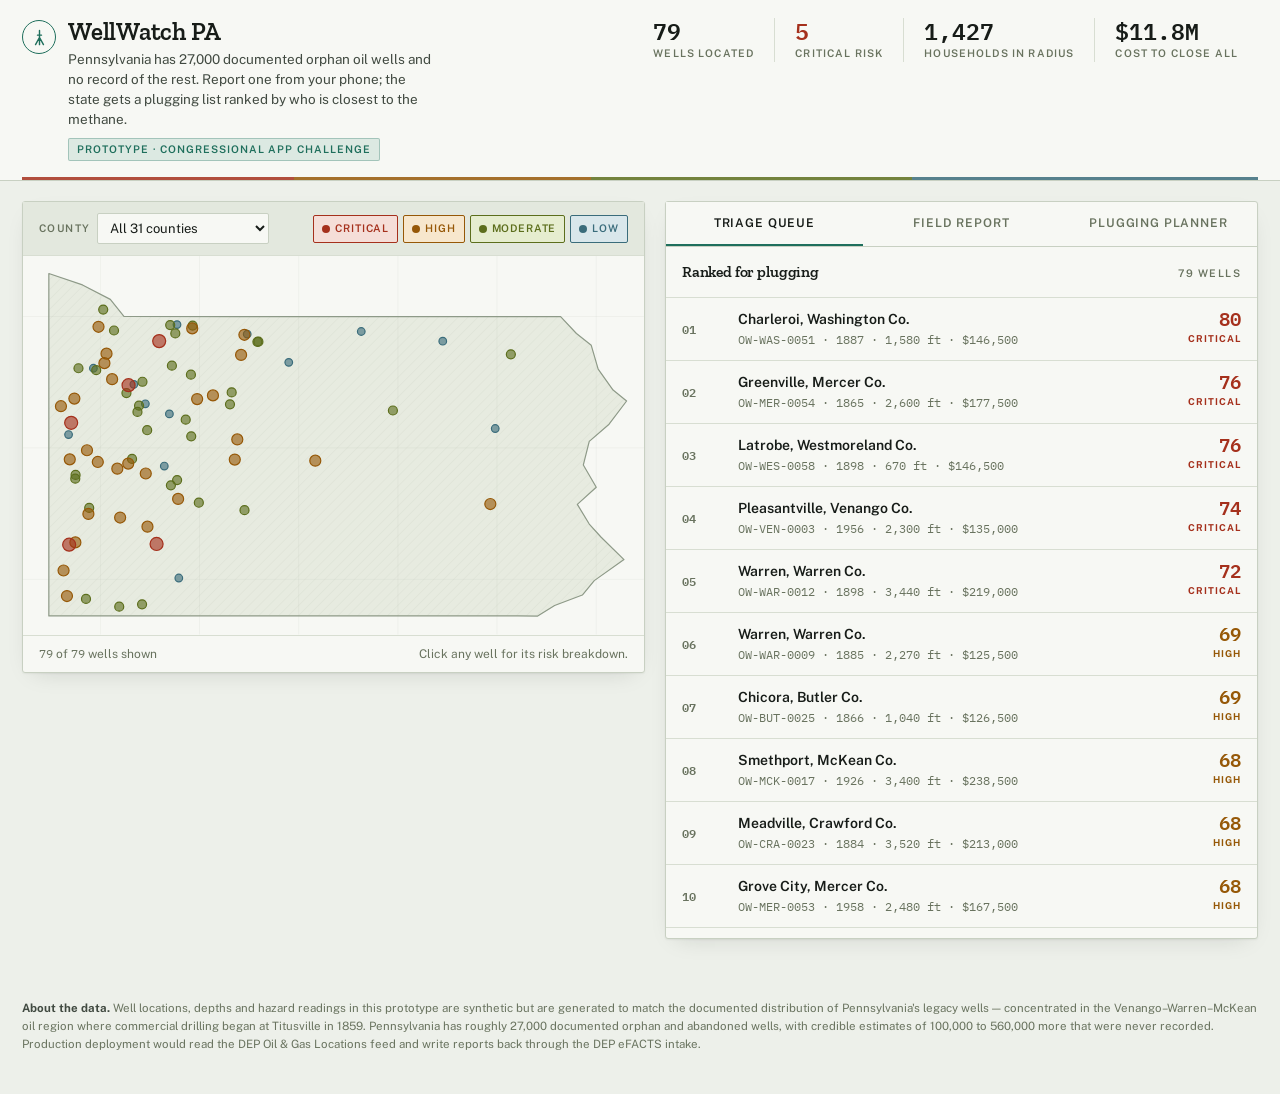
==== commit cd47247d: "revised the website" ====
--- a/index.html
+++ b/index.html
@@ -22,10 +22,12 @@
   --ink-3:#69735F;
   --accent:#1F6F5C;
   --accent-soft:#DCE9E2;
+  /* Tier colours are solved for >=4.5:1 against every light background they
+     are painted on: --surface, --paper, --surface-2 and their own tint chip. */
   --crit:#A5301C;
-  --high:#B26908;
-  --mod:#6C8021;
-  --low:#3E7484;
+  --high:#965807;
+  --mod:#5C6E1C;
+  --low:#3A6C7B;
   --crit-bg:#F5DED8;
   --high-bg:#F7E7CD;
   --mod-bg:#E6EDCF;
@@ -33,7 +35,18 @@
   --map-land:#E7EBE0;
   --map-edge:#8E9A88;
   --shadow:0 1px 2px rgba(23,28,24,.06), 0 8px 24px -12px rgba(23,28,24,.18);
+  --shadow-lift:0 2px 4px rgba(23,28,24,.08), 0 14px 32px -14px rgba(23,28,24,.26);
   --r:3px;
+
+  /* Motion. Two durations, two curves - every interaction draws from these
+     rather than inventing its own, so the whole surface eases the same way. */
+  --dur-1:110ms;          /* colour / opacity swaps */
+  --dur-2:200ms;          /* movement and size */
+  --ease-out:cubic-bezier(.2,.7,.35,1);
+  --ease-spring:cubic-bezier(.34,1.4,.5,1);
+
+  /* Spacing scale - deliberately uneven so panels do not all share one rhythm */
+  --sp-1:4px; --sp-2:8px; --sp-3:13px; --sp-4:20px; --sp-5:34px;
 }
 :root:not([data-theme="light"]) { color-scheme: light; }
 @media (prefers-color-scheme: dark){
@@ -59,6 +72,7 @@
     --map-land:#1C241E;
     --map-edge:#43524589;
     --shadow:0 1px 2px rgba(0,0,0,.4), 0 10px 30px -14px rgba(0,0,0,.7);
+    --shadow-lift:0 2px 6px rgba(0,0,0,.5), 0 16px 40px -16px rgba(0,0,0,.85);
     color-scheme: dark;
   }
 }
@@ -84,6 +98,7 @@
   --map-land:#1C241E;
   --map-edge:#435245;
   --shadow:0 1px 2px rgba(0,0,0,.4), 0 10px 30px -14px rgba(0,0,0,.7);
+    --shadow-lift:0 2px 6px rgba(0,0,0,.5), 0 16px 40px -16px rgba(0,0,0,.85);
   color-scheme: dark;
 }
 
@@ -99,12 +114,41 @@
 }
 h1,h2,h3{font-family:"Zilla Slab",Georgia,serif;font-weight:600;margin:0;text-wrap:balance;letter-spacing:-.01em}
 .mono{font-family:"IBM Plex Mono",ui-monospace,Menlo,monospace;font-variant-numeric:tabular-nums}
+/* Landmark headings: announced by screen readers, absent for sighted users
+   because the panel itself is self-evident on screen. */
+.vh{position:absolute;width:1px;height:1px;padding:0;margin:-1px;overflow:hidden;clip:rect(0 0 0 0);clip-path:inset(50%);white-space:nowrap;border:0}
+.tabs-nav{display:block}
 .eyebrow{
   font-size:10.5px;font-weight:600;letter-spacing:.14em;text-transform:uppercase;
   color:var(--ink-3);font-family:"Public Sans",sans-serif;
 }
 button{font:inherit;color:inherit}
-:focus-visible{outline:2px solid var(--accent);outline-offset:2px;border-radius:2px}
+
+/* Focus is a visible ring plus a soft halo, so it reads on both the pale
+   surfaces and the tinted chips without relying on the ring alone. */
+:focus-visible{
+  outline:2px solid var(--accent);outline-offset:2px;border-radius:2px;
+  box-shadow:0 0 0 5px color-mix(in srgb,var(--accent) 18%,transparent);
+}
+/* Pointer users never see the halo; keyboard users always do. */
+:focus:not(:focus-visible){outline:none}
+
+/* Every interactive surface eases from the shared tokens. */
+.tab,.tierbtn,.btn,.qrow,.stratbtn,.backbtn,.radios label,.fundlist li,
+select,input[type=number]{
+  transition:
+    background-color var(--dur-1) var(--ease-out),
+    border-color var(--dur-1) var(--ease-out),
+    color var(--dur-1) var(--ease-out),
+    box-shadow var(--dur-2) var(--ease-out),
+    transform var(--dur-2) var(--ease-out);
+}
+@media (prefers-reduced-motion:reduce){
+  *,*::before,*::after{
+    animation-duration:.01ms !important;animation-iteration-count:1 !important;
+    transition-duration:.01ms !important;scroll-behavior:auto !important;
+  }
+}
 
 /* ---------- masthead ---------- */
 .masthead{
@@ -173,8 +217,16 @@
 #map{display:block;width:100%;height:auto;background:var(--surface)}
 .mapfoot{padding:9px 16px;border-top:1px solid var(--line-soft);font-size:12px;color:var(--ink-3);display:flex;justify-content:space-between;gap:10px;flex-wrap:wrap}
 .pin-arm #map{cursor:crosshair}
-.marker{cursor:pointer;transition:r .12s ease}
-.marker:hover{stroke-width:2.5}
+.marker{
+  cursor:pointer;
+  transition:r var(--dur-2) var(--ease-spring), fill-opacity var(--dur-1) var(--ease-out),
+             stroke-width var(--dur-1) var(--ease-out);
+}
+.marker:hover{stroke-width:2.6;fill-opacity:.95}
+.marker:focus-visible{outline:none;stroke-width:3;fill-opacity:1}
+/* Dim the rest of the field while one well is under the cursor, so the
+   hovered marker separates without growing large enough to shift the map. */
+#map:hover .marker:not(:hover){fill-opacity:.34}
 
 /* ---------- tabs ---------- */
 .tabs{display:flex;border-bottom:1px solid var(--line)}
@@ -190,7 +242,19 @@
 .queue{list-style:none;margin:0;padding:0;max-height:640px;overflow-y:auto}
 .qrow{display:grid;grid-template-columns:44px minmax(0,1fr) auto;gap:12px;align-items:center;
   padding:11px 16px;border-bottom:1px solid var(--line-soft);cursor:pointer;background:transparent;width:100%;border-left:0;border-right:0;border-top:0;text-align:left}
-.qrow:hover{background:var(--surface-2)}
+/* A hovered row slides 3px off the left rule and grows an accent edge -
+   movement toward the detail view it opens, not a decorative lift. */
+.qrow{position:relative}
+.qrow::before{
+  content:"";position:absolute;left:0;top:0;bottom:-1px;width:2px;
+  background:var(--accent);transform:scaleY(0);transform-origin:50% 50%;
+  transition:transform var(--dur-2) var(--ease-out);
+}
+.qrow:hover{background:var(--surface-2);padding-left:19px}
+.qrow:hover::before{transform:scaleY(1)}
+.qrow:active{background:var(--line-soft)}
+.qrow:focus-visible{background:var(--surface-2);outline-offset:-2px}
+.qrow:focus-visible::before{transform:scaleY(1)}
 .qrank{font-family:"IBM Plex Mono",monospace;font-size:12px;font-weight:600;color:var(--ink-3);font-variant-numeric:tabular-nums}
 .qname{font-weight:600;font-size:14px;display:flex;align-items:center;gap:7px;flex-wrap:wrap}
 .qmeta{font-size:12px;color:var(--ink-3);font-family:"IBM Plex Mono",monospace;margin-top:1px}
@@ -215,6 +279,11 @@
 .factor .fv{font-family:"IBM Plex Mono",monospace;font-size:12px;color:var(--ink-3);font-variant-numeric:tabular-nums}
 .bar{grid-column:1/-1;height:6px;background:var(--surface-2);border-radius:1px;overflow:hidden}
 .bar i{display:block;height:100%;background:var(--accent);border-radius:1px}
+/* Width and hue arrive as custom properties; the rule itself lives here.
+   Bars grow from zero on first paint so the composition reads as a result. */
+.bar-fill{width:var(--pct,0%);background:var(--bar,var(--accent));
+  animation:bar-grow var(--dur-2) var(--ease-out) both}
+@keyframes bar-grow{from{width:0}to{width:var(--pct,0%)}}
 .note{font-size:12.5px;color:var(--ink-2);background:var(--surface-2);border-left:2px solid var(--accent);padding:9px 12px;margin-top:14px;line-height:1.5}
 
 /* ---------- form ---------- */
@@ -237,7 +306,14 @@
   background:var(--accent);color:var(--surface);border:1px solid var(--accent);border-radius:2px;
   padding:10px 16px;font-size:12.5px;font-weight:700;letter-spacing:.07em;text-transform:uppercase;cursor:pointer;
 }
+.btn:hover:not(:disabled){
+  background:color-mix(in srgb,var(--accent) 86%,var(--ink));
+  border-color:color-mix(in srgb,var(--accent) 86%,var(--ink));
+  box-shadow:var(--shadow-lift);
+}
+.btn:active:not(:disabled){transform:translateY(1px);box-shadow:none}
 .btn.ghost{background:transparent;color:var(--accent)}
+.btn.ghost:hover:not(:disabled){background:var(--accent-soft);color:var(--accent);box-shadow:none}
 .btn:disabled{opacity:.45;cursor:not-allowed}
 .formfoot{display:flex;gap:10px;align-items:center;flex-wrap:wrap;margin-top:4px}
 .livescore{margin-left:auto;font-family:"IBM Plex Mono",monospace;font-size:13px;color:var(--ink-3)}
@@ -250,7 +326,15 @@
 .strat{display:grid;grid-template-columns:1fr 1fr;gap:8px;margin:16px 0 18px}
 @media (max-width:520px){.strat{grid-template-columns:1fr}}
 .stratbtn{text-align:left;border:1px solid var(--line);background:transparent;border-radius:2px;padding:10px 12px;cursor:pointer}
-.stratbtn[aria-pressed="true"]{border-color:var(--accent);background:var(--accent-soft)}
+.stratbtn:hover:not([aria-pressed="true"]){border-color:var(--ink-3);background:var(--surface-2)}
+.stratbtn[aria-pressed="true"]{border-color:var(--accent);background:var(--accent-soft);box-shadow:inset 0 0 0 1px var(--accent)}
+.tierbtn:hover:not([aria-pressed="true"]){color:var(--ink-2);border-color:var(--ink-3)}
+.tierbtn:active{transform:translateY(1px)}
+.backbtn:hover{color:var(--ink);gap:9px}
+.backbtn{transition:gap var(--dur-2) var(--ease-out),color var(--dur-1) var(--ease-out)}
+.radios label:hover:not(:has(input:checked)){border-color:var(--ink-3);background:var(--surface-2)}
+.fundlist li:hover{background:var(--surface-2)}
+select:hover,input[type=number]:hover{border-color:var(--ink-3)}
 .stratbtn .st{font-size:12.5px;font-weight:700}
 .stratbtn .sd{font-size:11.5px;color:var(--ink-3);margin-top:2px;line-height:1.35}
 .outgrid{display:grid;grid-template-columns:1fr 1fr;gap:1px;background:var(--line-soft);border:1px solid var(--line-soft)}
@@ -262,11 +346,32 @@
 .fundlist{list-style:none;margin:14px 0 0;padding:0;max-height:230px;overflow-y:auto;border-top:1px solid var(--line-soft)}
 .fundlist li{display:flex;justify-content:space-between;gap:10px;padding:7px 0;border-bottom:1px solid var(--line-soft);font-size:12.5px}
 .fundlist .m{font-family:"IBM Plex Mono",monospace;font-variant-numeric:tabular-nums;color:var(--ink-3)}
-footer.src{max-width:1360px;margin:0 auto;padding:0 22px 40px;font-size:11.5px;color:var(--ink-3);line-height:1.6;max-width:1360px}
+footer.src{max-width:1360px;margin:0 auto;padding:0 22px 40px;font-size:11.5px;color:var(--ink-3);line-height:1.6}
 footer.src b{color:var(--ink-2)}
+
+/* ---------- named classes replacing former inline style= attributes ----------
+   Presentation lived in three places (stylesheet, markup attributes, and JS
+   template strings). These pull all of it back into the stylesheet. */
+.lede{margin:0 0 16px;font-size:13.5px;color:var(--ink-2)}
+.lede:last-child{margin-bottom:0}
+.formfoot.flush{margin:0}
+.pin-out{font-size:12.5px;color:var(--ink-3)}
+.label-inline{margin-right:-2px}
+.empty-note{margin:0;color:var(--ink-3);font-size:13.5px}
+.comp-label{margin:16px 0 4px}
+.fund-score{font-weight:700}
+.fund-more{color:var(--ink-3)}
+.skip-link{
+  position:absolute;left:-9999px;top:0;z-index:10;
+  background:var(--accent);color:var(--surface);padding:9px 14px;
+  font-size:12px;font-weight:700;letter-spacing:.07em;text-transform:uppercase;
+}
+.skip-link:focus{left:8px;top:8px}
 </style>
 </head>
 <body>
+<a class="skip-link" href="#main">Skip to the well queue</a>
+
 <header class="masthead">
   <div class="masthead-in">
     <div class="brand">
@@ -277,7 +382,9 @@
       </div>
       <div>
         <h1>WellWatch PA</h1>
-        <p>Crowdsourced discovery and risk triage for Pennsylvania's orphaned and abandoned oil &amp; gas wells.</p>
+        <p>Pennsylvania has 27,000 documented orphan oil wells and no record of the rest.
+           Report one from your phone; the state gets a plugging list ranked by who is
+           closest to the methane.</p>
         <span class="badge-gov">Prototype &middot; Congressional App Challenge</span>
       </div>
     </div>
@@ -286,12 +393,13 @@
   <div class="masthead-rule"><div></div></div>
 </header>
 
-<div class="wrap">
+<main class="wrap" id="main">
   <!-- ============ MAP ============ -->
   <div class="mapcol">
-    <section class="panel" id="mapPanel">
+    <section class="panel" id="mapPanel" aria-labelledby="mapHeading">
+      <h2 class="vh" id="mapHeading">Statewide well map and filters</h2>
       <div class="controls">
-        <label class="eyebrow" for="countySel" style="margin-right:-2px">County</label>
+        <label class="eyebrow label-inline" for="countySel">County</label>
         <select id="countySel"><option value="">All 31 counties</option></select>
         <div class="tierbtns" id="tierbtns"></div>
       </div>
@@ -305,26 +413,29 @@
 
   <!-- ============ WORK COLUMN ============ -->
   <div>
-    <section class="panel">
-      <div class="tabs" role="tablist">
-        <button class="tab" role="tab" id="tab-queue" aria-selected="true" aria-controls="p-queue">Triage queue</button>
-        <button class="tab" role="tab" id="tab-report" aria-selected="false" aria-controls="p-report">Field report</button>
-        <button class="tab" role="tab" id="tab-plan" aria-selected="false" aria-controls="p-plan">Plugging planner</button>
-      </div>
+    <section class="panel" aria-labelledby="workHeading">
+      <h2 class="vh" id="workHeading">Queue, reporting and budget planning</h2>
+      <nav class="tabs-nav" aria-label="Switch view">
+        <div class="tabs" role="tablist">
+          <button class="tab" role="tab" id="tab-queue" aria-selected="true" aria-controls="p-queue">Triage queue</button>
+          <button class="tab" role="tab" id="tab-report" aria-selected="false" aria-controls="p-report">Field report</button>
+          <button class="tab" role="tab" id="tab-plan" aria-selected="false" aria-controls="p-plan">Plugging planner</button>
+        </div>
+      </nav>
 
       <div id="p-queue" role="tabpanel" aria-labelledby="tab-queue"></div>
 
       <div id="p-report" role="tabpanel" aria-labelledby="tab-report" hidden>
         <div class="panel-bd">
-          <p style="margin:0 0 16px;font-size:13.5px;color:var(--ink-2)">
+          <p class="lede">
             Found a rusted pipe in a creek bed or a bubbling patch in a field? Log it here. The same scoring model
             the Department of Environmental Protection would use runs on your report the moment you submit it.
           </p>
           <div class="field">
             <label>Location</label>
-            <div class="formfoot" style="margin:0">
+            <div class="formfoot flush">
               <button class="btn ghost" id="pinBtn" type="button">Drop a pin on the map</button>
-              <span class="mono" id="pinOut" style="font-size:12.5px;color:var(--ink-3)">No location set</span>
+              <span class="mono pin-out" id="pinOut">No location set</span>
             </div>
           </div>
           <div class="grid2">
@@ -365,7 +476,7 @@
 
       <div id="p-plan" role="tabpanel" aria-labelledby="tab-plan" hidden>
         <div class="panel-bd">
-          <p style="margin:0 0 16px;font-size:13.5px;color:var(--ink-2)">
+          <p class="lede">
             Pennsylvania has more documented orphan wells than plugging money. This planner spends a fixed
             grant against the ranked inventory and shows what each spending strategy actually buys.
           </p>
@@ -391,7 +502,7 @@
       </div>
     </section>
   </div>
-</div>
+</main>
 
 <footer class="src">
   <b>About the data.</b> Well locations, depths and hazard readings in this prototype are synthetic but are generated
@@ -662,7 +773,7 @@
   var host=$("#p-queue");
   if(state.selected){ host.innerHTML=detailHTML(state.selected); return; }
   var vis=visible();
-  if(!vis.length){ host.innerHTML='<div class="panel-bd"><p style="margin:0;color:var(--ink-3);font-size:13.5px">No wells match this filter. Turn a risk tier back on, or switch to all counties.</p></div>'; return; }
+  if(!vis.length){ host.innerHTML='<div class="panel-bd"><p class="empty-note">No wells match this filter. Turn a risk tier back on, or switch to all counties.</p></div>'; return; }
   var head='<div class="panel-hd"><h2>Ranked for plugging</h2><span class="eyebrow">'+vis.length+' wells</span></div>';
   var rows=vis.map(function(w,i){
     return '<button class="qrow" data-id="'+w.id+'" type="button">'+
@@ -680,7 +791,7 @@
   var bars=FACTORS.map(function(f){
     var v=w.parts[f.k], pct=Math.round(v/f.max*100);
     return '<div class="factor"><div class="fl">'+f.label+'</div><div class="fv">'+v+'/'+f.max+'</div>'+
-           '<div class="bar"><i style="width:'+pct+'%;background:var('+TIER_VAR[w.tier]+')"></i></div></div>';
+           '<div class="bar"><i class="bar-fill" style="--pct:'+pct+'%;--bar:var('+TIER_VAR[w.tier]+')"></i></div></div>';
   }).join("");
   var mlabel = w.methanePpm>5000?"severe venting" : w.methanePpm>1000?"active leak" : w.methanePpm>200?"measurable" : w.methanePpm>50?"trace":"none detected";
   var cond=CONDITIONS.filter(function(c){return c.v===w.condition;})[0].label;
@@ -689,7 +800,7 @@
     : w.parts.water>=10
     ? "The wellbore is close enough to surface water that brine and hydrocarbon migration would reach the stream before it reached a monitoring point."
     : "No occupied structure or waterway is in the immediate hazard radius. This well belongs in the scheduled plugging program rather than emergency response.";
-  return '<div class="panel-bd">'+
+  return '<article class="panel-bd" aria-label="Risk detail for '+w.town+', '+w.county+' County">'+
     '<button class="backbtn" id="backBtn" type="button">\u2190 Back to queue</button>'+
     '<div class="dtl-head"><h3>'+w.town+', '+w.county+' County</h3>'+
       '<div class="bigscore"><div class="n t-'+w.tier+'">'+w.score+'</div><div class="d t-'+w.tier+'">'+w.tier+'</div></div></div>'+
@@ -705,9 +816,9 @@
       '<dt>Households in radius</dt><dd>'+w.households+'</dd>'+
       '<dt>Plugging estimate</dt><dd>'+money(w.cost)+'</dd>'+
     '</dl>'+
-    '<div style="margin:16px 0 4px" class="eyebrow">Score composition</div>'+bars+
+    '<div class="eyebrow comp-label">Score composition</div>'+bars+
     '<div class="note">'+note+'</div>'+
-  '</div>';
+  '</article>';
 }
 
 document.addEventListener("click",function(e){
@@ -877,9 +988,9 @@
   $("#planDelta").innerHTML=msg;
 
   $("#fundlist").innerHTML=cur.chosen.slice(0,40).map(function(w){
-    return '<li><span>'+w.town+', '+w.county+' Co. <span class="t-'+w.tier+'" style="font-weight:700">'+w.score+'</span></span>'+
+    return '<li><span>'+w.town+', '+w.county+' Co. <span class="t-'+w.tier+' fund-score">'+w.score+'</span></span>'+
            '<span class="m">'+money(w.cost)+'</span></li>';
-  }).join("")+(cur.chosen.length>40?'<li><span style="color:var(--ink-3)">+ '+(cur.chosen.length-40)+' more funded</span><span></span></li>':"");
+  }).join("")+(cur.chosen.length>40?'<li><span class="fund-more">+ '+(cur.chosen.length-40)+' more funded</span><span></span></li>':"");
 }
 $("#budget").addEventListener("input",function(){ state.budget=parseInt(this.value,10); renderPlan(); });
 $("#strat").addEventListener("click",function(e){
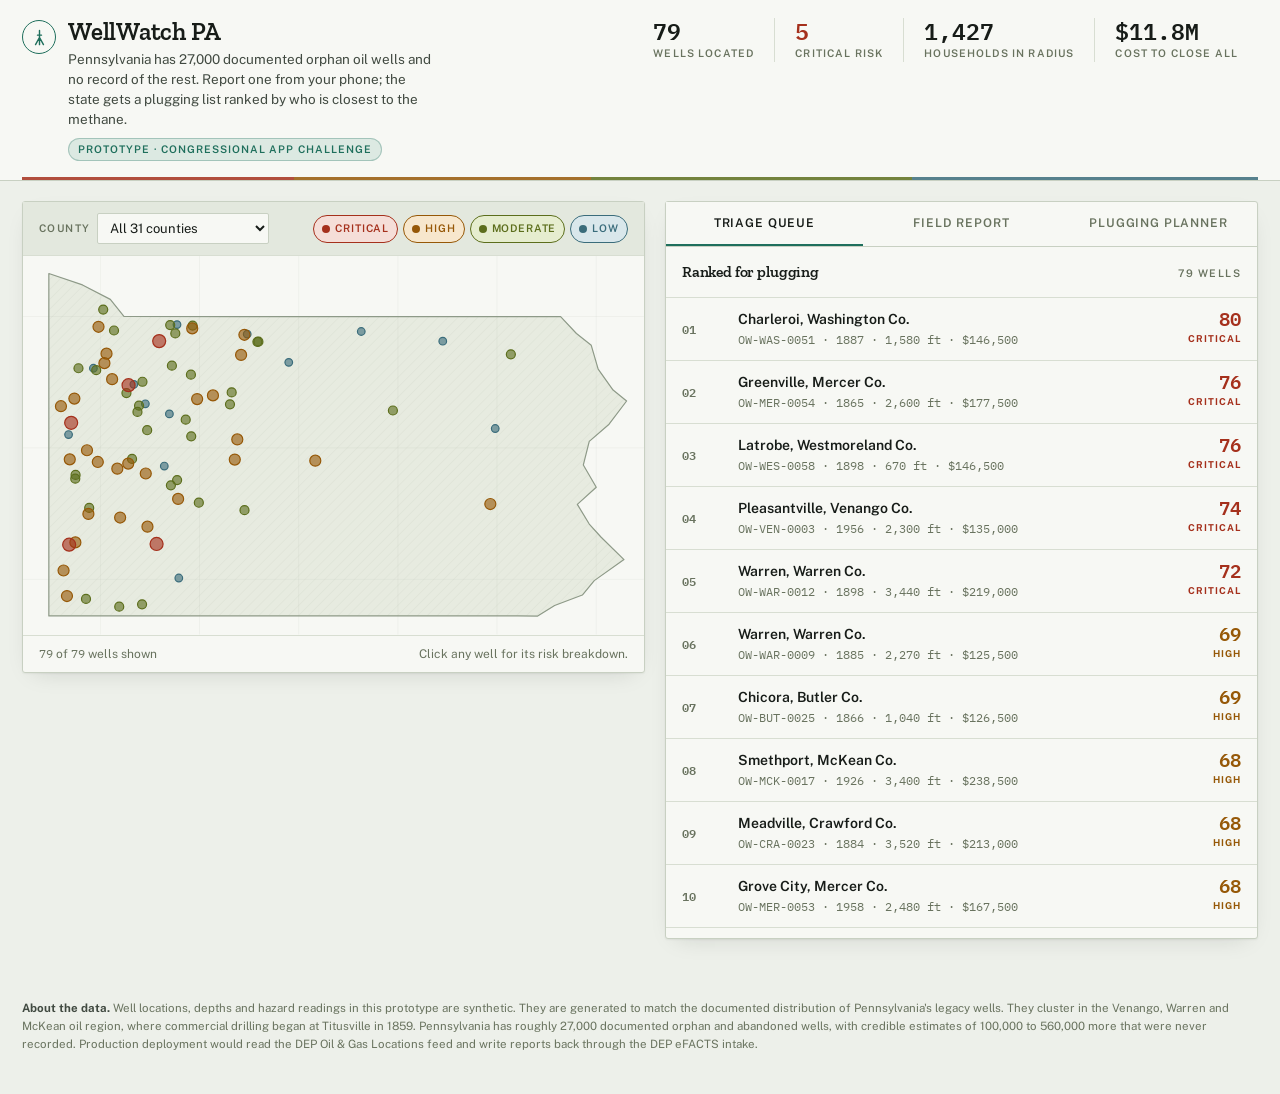
==== commit ba8f7710: "more revisions" ====
--- a/index.html
+++ b/index.html
@@ -3,7 +3,16 @@
 <head>
 <meta charset="utf-8">
 <meta name="viewport" content="width=device-width, initial-scale=1">
-<meta name="description" content="Crowdsourced discovery and risk triage for Pennsylvania's orphaned and abandoned oil and gas wells.">
+<meta name="description" content="Report an abandoned Pennsylvania oil well from your phone. WellWatch PA scores each one for methane risk and ranks the state's plugging list by who lives closest.">
+<link rel="canonical" href="https://viktorxwang.github.io/wellwatch-pa/">
+<link rel="icon" href="data:image/svg+xml,%3Csvg%20xmlns%3D%22http%3A%2F%2Fwww.w3.org%2F2000%2Fsvg%22%20viewBox%3D%220%200%2024%2024%22%3E%3Crect%20width%3D%2224%22%20height%3D%2224%22%20rx%3D%225%22%20fill%3D%22%231F6F5C%22%2F%3E%3Cpath%20d%3D%22M12%204v16M7.5%2020l4.5-8%204.5%208M10%2010h4%22%20fill%3D%22none%22%20stroke%3D%22%23F7F8F4%22%20stroke-width%3D%221.9%22%20stroke-linecap%3D%22round%22%20stroke-linejoin%3D%22round%22%2F%3E%3C%2Fsvg%3E">
+<meta name="theme-color" content="#1F6F5C" media="(prefers-color-scheme: light)">
+<meta name="theme-color" content="#0F1412" media="(prefers-color-scheme: dark)">
+<meta property="og:type" content="website">
+<meta property="og:url" content="https://viktorxwang.github.io/wellwatch-pa/">
+<meta property="og:title" content="WellWatch PA">
+<meta property="og:description" content="Report an abandoned Pennsylvania oil well from your phone. WellWatch PA scores each one for methane risk and ranks the state's plugging list by who lives closest.">
+<meta name="twitter:card" content="summary">
 <meta name="color-scheme" content="light dark">
 <title>WellWatch PA</title>
 <link rel="preconnect" href="https://fonts.googleapis.com">
@@ -36,7 +45,12 @@
   --map-edge:#8E9A88;
   --shadow:0 1px 2px rgba(23,28,24,.06), 0 8px 24px -12px rgba(23,28,24,.18);
   --shadow-lift:0 2px 4px rgba(23,28,24,.08), 0 14px 32px -14px rgba(23,28,24,.26);
-  --r:3px;
+  /* Radius scale. Not one value everywhere: structure is near-square like a
+     survey form, controls get a hair more, status pills go fully round. */
+  --r-panel:3px;   /* panels, map frame */
+  --r-ctl:2px;     /* inputs, buttons */
+  --r-pill:999px;  /* tier chips, badges */
+  --r:3px;         /* legacy alias */
 
   /* Motion. Two durations, two curves - every interaction draws from these
      rather than inventing its own, so the whole surface eases the same way. */
@@ -173,7 +187,7 @@
   font-size:10.5px;font-weight:600;letter-spacing:.1em;text-transform:uppercase;
   color:var(--accent);background:var(--accent-soft);
   border:1px solid color-mix(in srgb,var(--accent) 30%,transparent);
-  padding:3px 8px;border-radius:2px;
+  padding:3px 9px;border-radius:var(--r-pill);
 }
 .statstrip{display:flex;gap:0;flex-wrap:wrap}
 .stat{padding:0 20px;border-left:1px solid var(--line-soft)}
@@ -199,11 +213,11 @@
 .controls{display:flex;flex-wrap:wrap;gap:8px;align-items:center;padding:11px 16px;border-bottom:1px solid var(--line-soft);background:var(--surface-2)}
 select,input[type=text],input[type=number],textarea{
   font:inherit;font-size:13px;background:var(--surface);color:var(--ink);
-  border:1px solid var(--line);border-radius:2px;padding:6px 8px;
+  border:1px solid var(--line);border-radius:var(--r-ctl);padding:6px 8px;
 }
 .tierbtns{display:flex;gap:5px;margin-left:auto;flex-wrap:wrap}
 .tierbtn{
-  border:1px solid var(--line);background:transparent;border-radius:2px;cursor:pointer;
+  border:1px solid var(--line);background:transparent;border-radius:var(--r-pill);cursor:pointer;
   font-size:10.5px;font-weight:600;letter-spacing:.08em;text-transform:uppercase;padding:5px 8px;
   display:inline-flex;align-items:center;gap:5px;color:var(--ink-3);
 }
@@ -260,7 +274,7 @@
 .qmeta{font-size:12px;color:var(--ink-3);font-family:"IBM Plex Mono",monospace;margin-top:1px}
 .qscore{font-family:"IBM Plex Mono",monospace;font-size:19px;font-weight:600;font-variant-numeric:tabular-nums;text-align:right;line-height:1}
 .qtier{font-size:9.5px;letter-spacing:.1em;text-transform:uppercase;font-weight:700;text-align:right;margin-top:3px}
-.chip{font-size:9.5px;letter-spacing:.09em;text-transform:uppercase;font-weight:700;padding:2px 6px;border-radius:2px;white-space:nowrap}
+.chip{font-size:9.5px;letter-spacing:.09em;text-transform:uppercase;font-weight:700;padding:2px 6px;border-radius:var(--r-pill);white-space:nowrap}
 .chip.citizen{background:var(--accent-soft);color:var(--accent)}
 .t-Critical{color:var(--crit)} .t-High{color:var(--high)} .t-Moderate{color:var(--mod)} .t-Low{color:var(--low)}
 
@@ -294,7 +308,7 @@
 @media (max-width:520px){.grid2{grid-template-columns:1fr}}
 .radios{display:grid;grid-template-columns:repeat(auto-fit,minmax(128px,1fr));gap:7px}
 .radios label{
-  margin:0;border:1px solid var(--line);border-radius:2px;padding:8px 9px;
+  margin:0;border:1px solid var(--line);border-radius:var(--r-ctl);padding:8px 9px;
   cursor:pointer;font-size:12px;letter-spacing:0;text-transform:none;font-weight:500;color:var(--ink-2);
   display:grid;grid-template-columns:auto minmax(0,1fr);gap:7px;align-items:center;text-align:left;
 }
@@ -303,7 +317,7 @@
 .radios input{margin:0;accent-color:var(--accent)}
 .radios label:has(input:checked){border-color:var(--accent);background:var(--accent-soft);color:var(--ink)}
 .btn{
-  background:var(--accent);color:var(--surface);border:1px solid var(--accent);border-radius:2px;
+  background:var(--accent);color:var(--surface);border:1px solid var(--accent);border-radius:var(--r-ctl);
   padding:10px 16px;font-size:12.5px;font-weight:700;letter-spacing:.07em;text-transform:uppercase;cursor:pointer;
 }
 .btn:hover:not(:disabled){
@@ -325,7 +339,7 @@
 input[type=range]{width:100%;accent-color:var(--accent);margin:6px 0 2px}
 .strat{display:grid;grid-template-columns:1fr 1fr;gap:8px;margin:16px 0 18px}
 @media (max-width:520px){.strat{grid-template-columns:1fr}}
-.stratbtn{text-align:left;border:1px solid var(--line);background:transparent;border-radius:2px;padding:10px 12px;cursor:pointer}
+.stratbtn{text-align:left;border:1px solid var(--line);background:transparent;border-radius:var(--r-ctl);padding:10px 12px;cursor:pointer}
 .stratbtn:hover:not([aria-pressed="true"]){border-color:var(--ink-3);background:var(--surface-2)}
 .stratbtn[aria-pressed="true"]{border-color:var(--accent);background:var(--accent-soft);box-shadow:inset 0 0 0 1px var(--accent)}
 .tierbtn:hover:not([aria-pressed="true"]){color:var(--ink-2);border-color:var(--ink-3)}
@@ -414,7 +428,7 @@
   <!-- ============ WORK COLUMN ============ -->
   <div>
     <section class="panel" aria-labelledby="workHeading">
-      <h2 class="vh" id="workHeading">Queue, reporting and budget planning</h2>
+      <h2 class="vh" id="workHeading">Triage queue, field reporting and grant planning</h2>
       <nav class="tabs-nav" aria-label="Switch view">
         <div class="tabs" role="tablist">
           <button class="tab" role="tab" id="tab-queue" aria-selected="true" aria-controls="p-queue">Triage queue</button>
@@ -505,9 +519,9 @@
 </main>
 
 <footer class="src">
-  <b>About the data.</b> Well locations, depths and hazard readings in this prototype are synthetic but are generated
-  to match the documented distribution of Pennsylvania's legacy wells &mdash; concentrated in the Venango&ndash;Warren&ndash;McKean
-  oil region where commercial drilling began at Titusville in 1859. Pennsylvania has roughly 27,000 documented orphan
+  <b>About the data.</b> Well locations, depths and hazard readings in this prototype are synthetic. They are generated
+  to match the documented distribution of Pennsylvania's legacy wells. They cluster in the Venango, Warren and
+  McKean oil region, where commercial drilling began at Titusville in 1859. Pennsylvania has roughly 27,000 documented orphan
   and abandoned wells, with credible estimates of 100,000 to 560,000 more that were never recorded. Production
   deployment would read the DEP Oil &amp; Gas Locations feed and write reports back through the DEP eFACTS intake.
 </footer>
@@ -517,7 +531,7 @@
 "use strict";
 
 /* ============================================================
-   1. GEOGRAPHY \u2014 projection + simplified Pennsylvania boundary
+   1. GEOGRAPHY: projection + simplified Pennsylvania boundary
    ============================================================ */
 var LON0=-80.78, LON1=-74.52, LAT0=39.58, LAT1=42.46, MW=620, MH=378;
 function px(lon){ return (lon-LON0)/(LON1-LON0)*MW; }
@@ -569,7 +583,7 @@
 ];
 
 /* ============================================================
-   2. RISK MODEL \u2014 six weighted factors, 100 points total
+   2. RISK MODEL: six weighted factors, 100 points total
    ============================================================ */
 var FACTORS=[
  {k:"structure", label:"Occupied structure proximity", max:30},
@@ -623,7 +637,7 @@
 var TIER_VAR={Critical:"--crit",High:"--high",Moderate:"--mod",Low:"--low"};
 
 /* ============================================================
-   3. SYNTHETIC INVENTORY \u2014 deterministic, so the demo is stable
+   3. SYNTHETIC INVENTORY: deterministic, so the demo is stable
    ============================================================ */
 function mulberry32(a){ return function(){ a|=0; a=a+0x6D2B79F5|0; var t=Math.imul(a^a>>>15,1|a); t=t+Math.imul(t^t>>>7,61|t)^t; return ((t^t>>>14)>>>0)/4294967296; }; }
 var rnd=mulberry32(0x57454C4C);
@@ -653,7 +667,7 @@
     w.condition = cr<0.26?"open" : cr<0.62?"deteriorated" : "intact";
     w.structureFt=Math.round(Math.pow(between(0.12,1),2.6)*6200/10)*10+40;
     w.streamFt=Math.round(Math.pow(between(0.1,1),2.0)*3800/10)*10+20;
-    /* leakage correlates with condition, age, and how close a well sits to people \u2014
+    /* leakage correlates with condition, age, and how close a well sits to people;
        wells beside houses are the ones neighbors notice and investigators actually test */
     var leakBias=(w.condition==="open"?0.45:w.condition==="deteriorated"?0.2:0)
                + (w.year<1930?0.18:0)
@@ -721,7 +735,7 @@
   parts.push('<path d="'+d+'" fill="var(--map-land)" stroke="var(--map-edge)" stroke-width="1.2" stroke-linejoin="round"/>');
   parts.push('<path d="'+d+'" fill="url(#hatch)" stroke="none"/>');
 
-  /* graticule ticks \u2014 a survey-sheet cue, not decoration: they label the coordinates the reports carry */
+  /* graticule ticks: a survey-sheet cue rather than decoration. They label the coordinates each report carries */
   for(var lo=-80;lo>=-80&&lo<=-75;lo++){
     parts.push('<line x1="'+px(lo).toFixed(1)+'" y1="0" x2="'+px(lo).toFixed(1)+'" y2="'+MH+'" stroke="var(--map-edge)" stroke-width="0.5" opacity="0.16"/>');
   }
@@ -936,8 +950,8 @@
   var rank=visible().findIndex(function(x){return x.id===w.id;})+1;
   var note=$("#reportNote");
   note.hidden=false;
-  note.innerHTML="<b>Report filed as "+w.id+".</b> Scored <b>"+w.score+"/100 \u2014 "+w.tier+
-    "</b> and inserted at rank "+rank+" of "+visible().length+" in the "+(state.county||"statewide")+
+  note.innerHTML="<b>Report filed as "+w.id+".</b> Scored <b>"+w.score+"/100 ("+w.tier+")</b>. "+
+    "That puts it at rank "+rank+" of "+visible().length+" in the "+(state.county||"statewide")+
     " queue. In production this would post to the DEP eFACTS intake with your photo and GPS fix attached.";
   state.pin=null; $("#pinOut").textContent="No location set";
   $("#pinBtn").textContent="Drop a pin on the map";
@@ -945,7 +959,7 @@
 });
 
 /* ============================================================
-   11. PLUGGING PLANNER \u2014 greedy allocation under a budget cap
+   11. PLUGGING PLANNER: greedy allocation under a budget cap
    ============================================================ */
 function allocate(pool,budget,strategy){
   var ranked=pool.slice().sort(function(a,b){
